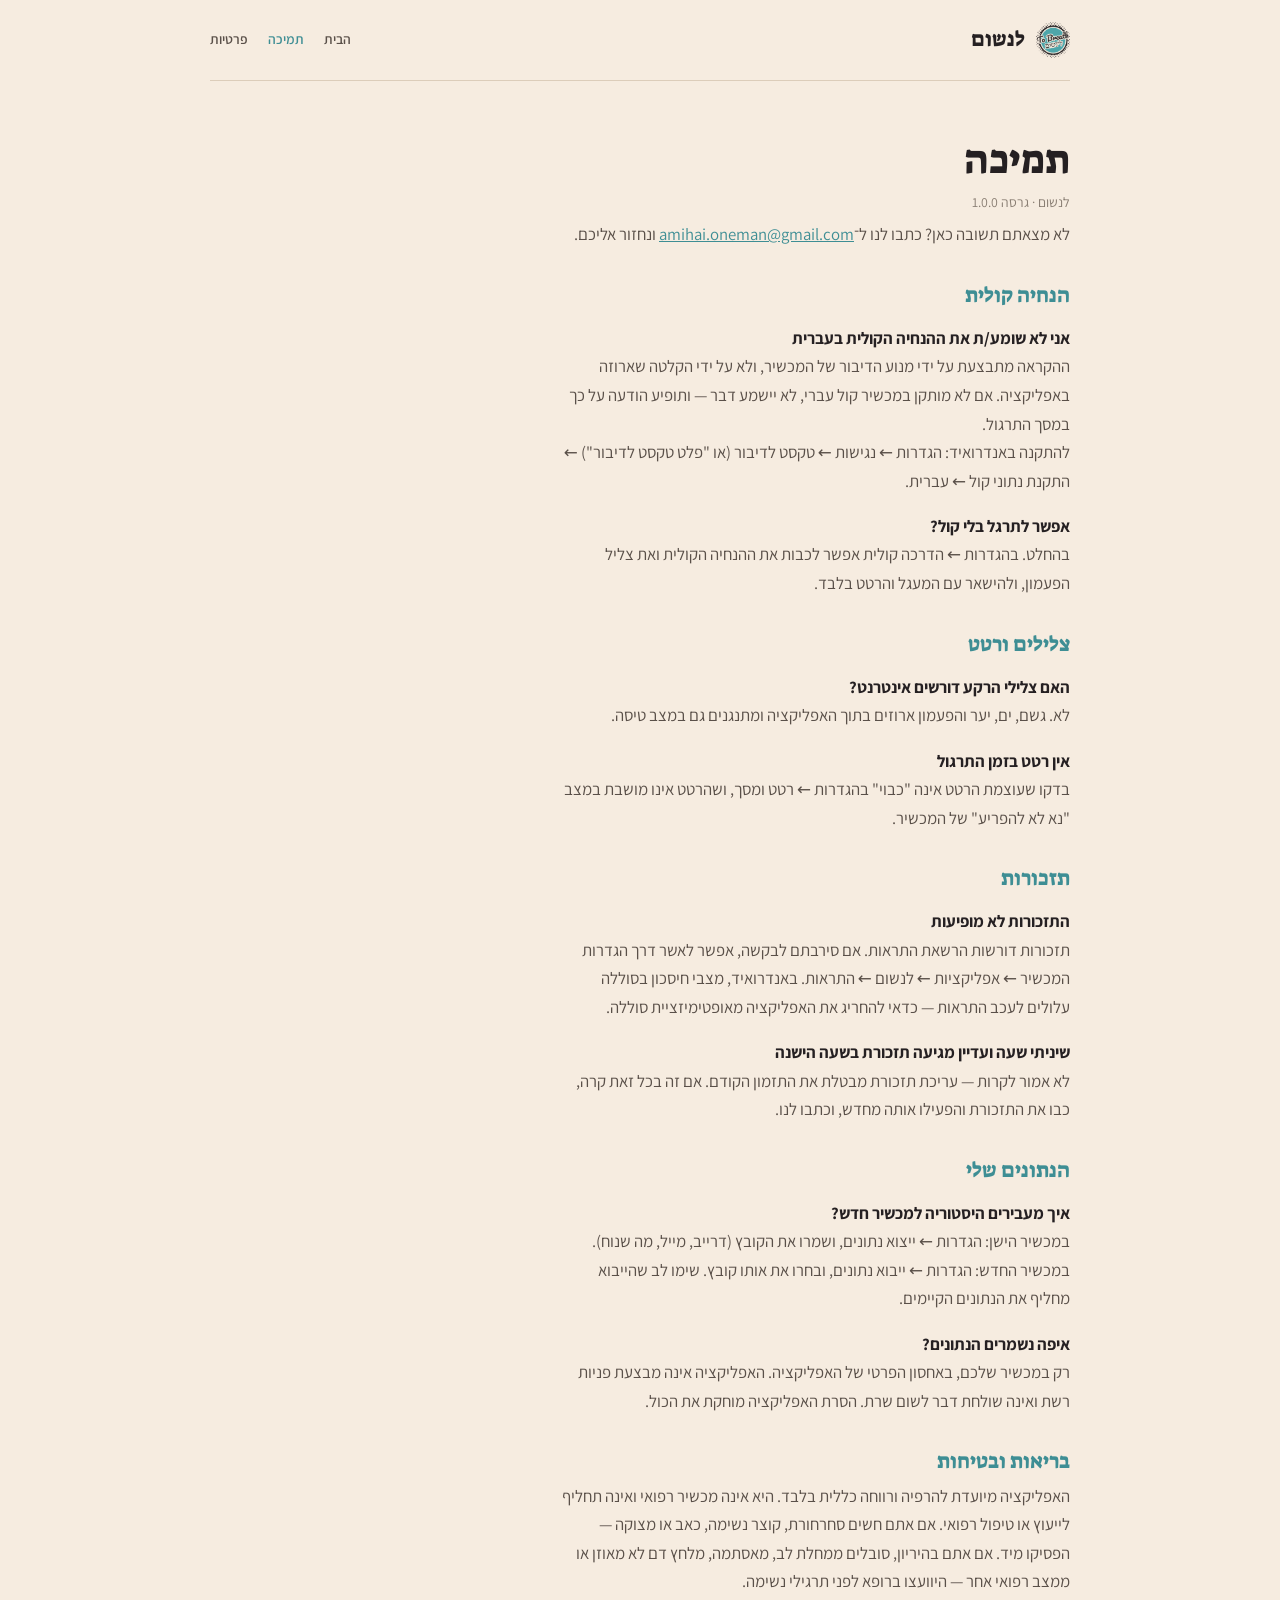
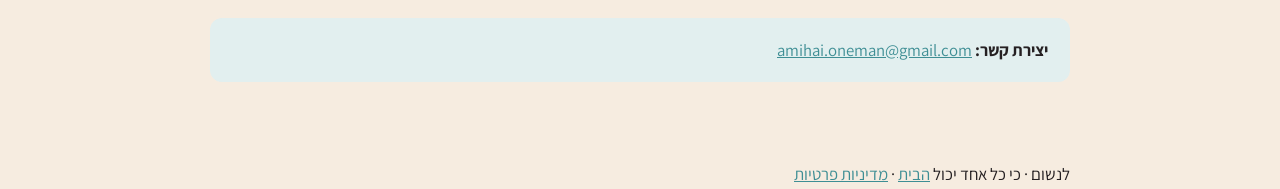
==== support.html @ 806dee77 "Website, docs and press kit for לנשום Public companion to the (private) app repository. Contains onl" ====
<!doctype html>
<html lang="he" dir="rtl">
<head>
<meta charset="utf-8">
<meta name="viewport" content="width=device-width, initial-scale=1">
<meta name="theme-color" content="#F6ECE0">
<link rel="icon" href="assets/logo.png">
<title>תמיכה · לנשום</title>
<link rel="preconnect" href="https://fonts.googleapis.com">
<link rel="preconnect" href="https://fonts.gstatic.com" crossorigin>
<link rel="stylesheet" href="https://fonts.googleapis.com/css2?family=Suez+One&family=Assistant:wght@300;400;600;700&family=Heebo:wght@400;500;700&display=swap">
<link rel="stylesheet" href="assets/site.css">
<meta name="description" content="תמיכה ושאלות נפוצות על אפליקציית לנשום.">
</head>
<body>
<div class="wrap">
<nav class="nav">
  <a class="brand" href="index.html"><img src="assets/logo.png" alt="">לנשום</a>
  <ul>
    <li><a href="index.html">הבית</a></li>
    <li><a href="support.html" aria-current="page">תמיכה</a></li>
    <li><a href="privacy-policy.html">פרטיות</a></li>
  </ul>
</nav>
<article class="prose">
  <h1>תמיכה</h1>
  <p class="updated">לנשום · גרסה 1.0.0</p>
  <p>לא מצאתם תשובה כאן? כתבו לנו ל־<a href="mailto:amihai.oneman@gmail.com">amihai.oneman@gmail.com</a> ונחזור אליכם.</p>

  <h2>הנחיה קולית</h2>
  <h3>אני לא שומע/ת את ההנחיה הקולית בעברית</h3>
  <p>ההקראה מתבצעת על ידי מנוע הדיבור של המכשיר, ולא על ידי הקלטה שארוזה באפליקציה. אם לא מותקן במכשיר קול עברי, לא יישמע דבר — ותופיע הודעה על כך במסך התרגול.</p>
  <p>להתקנה באנדרואיד: הגדרות ← נגישות ← טקסט לדיבור (או "פלט טקסט לדיבור") ← התקנת נתוני קול ← עברית.</p>

  <h3>אפשר לתרגל בלי קול?</h3>
  <p>בהחלט. בהגדרות ← הדרכה קולית אפשר לכבות את ההנחיה הקולית ואת צליל הפעמון, ולהישאר עם המעגל והרטט בלבד.</p>

  <h2>צלילים ורטט</h2>
  <h3>האם צלילי הרקע דורשים אינטרנט?</h3>
  <p>לא. גשם, ים, יער והפעמון ארוזים בתוך האפליקציה ומתנגנים גם במצב טיסה.</p>

  <h3>אין רטט בזמן התרגול</h3>
  <p>בדקו שעוצמת הרטט אינה "כבוי" בהגדרות ← רטט ומסך, ושהרטט אינו מושבת במצב "נא לא להפריע" של המכשיר.</p>

  <h2>תזכורות</h2>
  <h3>התזכורות לא מופיעות</h3>
  <p>תזכורות דורשות הרשאת התראות. אם סירבתם לבקשה, אפשר לאשר דרך הגדרות המכשיר ← אפליקציות ← לנשום ← התראות. באנדרואיד, מצבי חיסכון בסוללה עלולים לעכב התראות — כדאי להחריג את האפליקציה מאופטימיזציית סוללה.</p>

  <h3>שיניתי שעה ועדיין מגיעה תזכורת בשעה הישנה</h3>
  <p>לא אמור לקרות — עריכת תזכורת מבטלת את התזמון הקודם. אם זה בכל זאת קרה, כבו את התזכורת והפעילו אותה מחדש, וכתבו לנו.</p>

  <h2>הנתונים שלי</h2>
  <h3>איך מעבירים היסטוריה למכשיר חדש?</h3>
  <p>במכשיר הישן: הגדרות ← ייצוא נתונים, ושמרו את הקובץ (דרייב, מייל, מה שנוח). במכשיר החדש: הגדרות ← ייבוא נתונים, ובחרו את אותו קובץ. שימו לב שהייבוא מחליף את הנתונים הקיימים.</p>

  <h3>איפה נשמרים הנתונים?</h3>
  <p>רק במכשיר שלכם, באחסון הפרטי של האפליקציה. האפליקציה אינה מבצעת פניות רשת ואינה שולחת דבר לשום שרת. הסרת האפליקציה מוחקת את הכול.</p>

  <h2>בריאות ובטיחות</h2>
  <p>האפליקציה מיועדת להרפיה ורווחה כללית בלבד. היא אינה מכשיר רפואי ואינה תחליף לייעוץ או טיפול רפואי. אם אתם חשים סחרחורת, קוצר נשימה, כאב או מצוקה — הפסיקו מיד. אם אתם בהיריון, סובלים ממחלת לב, מאסתמה, מלחץ דם לא מאוזן או ממצב רפואי אחר — היוועצו ברופא לפני תרגילי נשימה.</p>

  <div class="callout"><p><strong>יצירת קשר:</strong> <a href="mailto:amihai.oneman@gmail.com">amihai.oneman@gmail.com</a></p></div>
</article>
<footer>
  <span>לנשום · כי כל אחד יכול</span>
  <span><a href="index.html">הבית</a> · <a href="privacy-policy.html">מדיניות פרטיות</a></span>
</footer>
</div>
</body>
</html>
---- assets/site.css ----
/* ---- tokens: complete light palette on bare :root ------------------- */
  :root{
    --ground:#F6ECE0;          /* the badge's own cream field */
    --surface:#FFFAF3;
    --surface-2:#EFE3D4;
    --ink:#252022;             /* the badge's near-black */
    --ink-soft:#5A5049;
    --muted:#8A7F74;           /* neutral biased warm toward the cream */
    --rule:#DCCDBA;
    --teal:#3E8E94;            /* readable on cream */
    --teal-bright:#4EA6AA;     /* the badge's disc */
    --teal-wash:#E2EFEF;
    --shadow:rgba(37,32,34,.10);

    --f-display:"Suez One","Georgia",serif;
    --f-body:"Assistant","Segoe UI",system-ui,sans-serif;
    --f-num:"Heebo","Segoe UI",system-ui,sans-serif;

    --step--1:.86rem; --step-0:1.05rem; --step-1:1.32rem;
    --step-2:1.8rem;  --step-3:2.5rem;  --step-4:clamp(2.6rem,7vw,4.4rem);
    --measure:64ch;
  }
  @media (prefers-color-scheme:dark){
    :root:not([data-theme="light"]){
      --ground:#1A1715;        /* warm near-black, not a neutral grey */
      --surface:#221E1B;
      --surface-2:#2C2724;
      --ink:#F1E7DA;
      --ink-soft:#C9BCAE;
      --muted:#9A8D80;
      --rule:#3A332E;
      --teal:#6FC3C6;
      --teal-bright:#7ED0D2;
      --teal-wash:#20302F;
      --shadow:rgba(0,0,0,.45);
    }
  }
  :root[data-theme="dark"]{
    --ground:#1A1715; --surface:#221E1B; --surface-2:#2C2724;
    --ink:#F1E7DA; --ink-soft:#C9BCAE; --muted:#9A8D80; --rule:#3A332E;
    --teal:#6FC3C6; --teal-bright:#7ED0D2; --teal-wash:#20302F;
    --shadow:rgba(0,0,0,.45);
  }

  *,*::before,*::after{box-sizing:border-box}
  html{-webkit-text-size-adjust:100%}
  body{
    margin:0; background:var(--ground); color:var(--ink);
    font-family:var(--f-body); font-size:var(--step-0); line-height:1.7;
    direction:rtl; text-align:right;
    -webkit-font-smoothing:antialiased;
  }
  .wrap{max-width:940px; margin-inline:auto; padding-inline:clamp(18px,5vw,40px)}
  h1,h2,h3{font-family:var(--f-display); font-weight:400; line-height:1.15; text-wrap:balance; margin:0}
  p{margin:0; max-width:var(--measure)}
  a{color:var(--teal)}
  a:focus-visible,button:focus-visible{outline:2.5px solid var(--teal-bright); outline-offset:3px; border-radius:6px}

  .eyebrow{
    font-family:var(--f-body); font-size:var(--step--1); font-weight:700;
    letter-spacing:.14em; color:var(--muted); margin:0 0 14px;
  }


  /* ---- shared chrome: nav + prose, used by every page ---------------- */
  .nav{display:flex; align-items:center; justify-content:space-between; gap:16px;
       padding-block:22px; border-bottom:1px solid var(--rule); flex-wrap:wrap}
  .nav a{text-decoration:none}
  .nav .brand{display:flex; align-items:center; gap:11px; color:var(--ink); font-family:var(--f-display); font-size:var(--step-1)}
  .nav .brand img{width:34px; height:auto}
  .nav ul{list-style:none; display:flex; gap:20px; margin:0; padding:0; font-size:var(--step--1); font-weight:600}
  .nav ul a{color:var(--ink-soft)}
  .nav ul a:hover,.nav ul a[aria-current="page"]{color:var(--teal)}

  .prose{padding-block:clamp(34px,6vw,56px)}
  .prose h1{font-size:var(--step-3); margin-bottom:8px}
  .prose h2{font-size:var(--step-1); color:var(--teal); margin:34px 0 8px}
  .prose h3{font-size:var(--step-0); font-weight:700; font-family:var(--f-body); margin:22px 0 4px}
  .prose p,.prose li{color:var(--ink-soft)}
  .prose ul{padding-inline-start:20px; margin:8px 0}
  .prose li{margin:5px 0}
  .prose .updated{color:var(--muted); font-size:var(--step--1); margin-bottom:6px}
  .callout{background:var(--teal-wash); border-radius:12px; padding:18px 22px; margin:22px 0}
  .callout p{color:var(--ink)}
  .en{direction:ltr; text-align:left}
  .en h2{margin-top:10px}
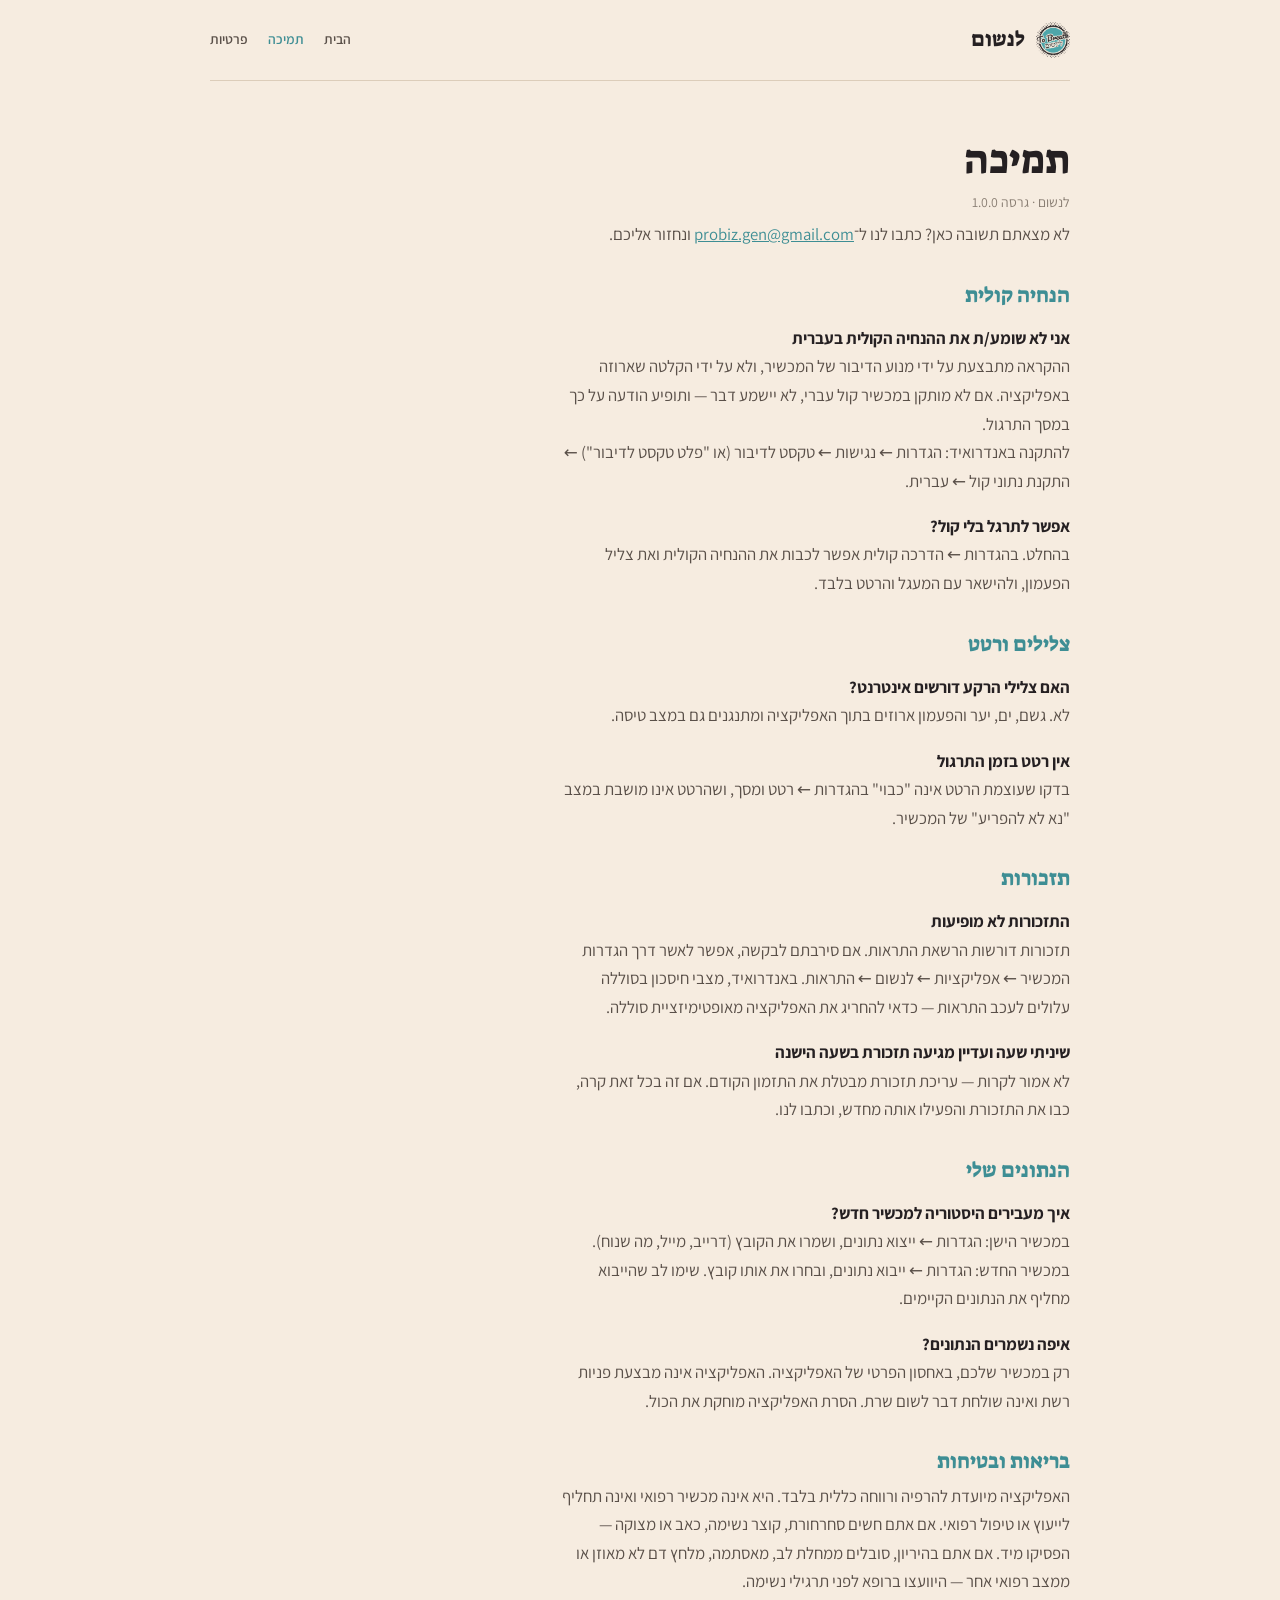
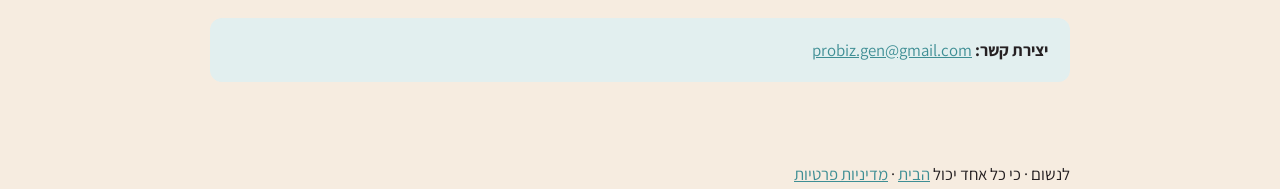
==== commit e1843223: "Use probiz.gen@gmail.com as the contact address The privacy policy and support page still carried th" ====
--- a/support.html
+++ b/support.html
@@ -25,7 +25,7 @@
 <article class="prose">
   <h1>תמיכה</h1>
   <p class="updated">לנשום · גרסה 1.0.0</p>
-  <p>לא מצאתם תשובה כאן? כתבו לנו ל־<a href="mailto:amihai.oneman@gmail.com">amihai.oneman@gmail.com</a> ונחזור אליכם.</p>
+  <p>לא מצאתם תשובה כאן? כתבו לנו ל־<a href="mailto:probiz.gen@gmail.com">probiz.gen@gmail.com</a> ונחזור אליכם.</p>
 
   <h2>הנחיה קולית</h2>
   <h3>אני לא שומע/ת את ההנחיה הקולית בעברית</h3>
@@ -59,7 +59,7 @@
   <h2>בריאות ובטיחות</h2>
   <p>האפליקציה מיועדת להרפיה ורווחה כללית בלבד. היא אינה מכשיר רפואי ואינה תחליף לייעוץ או טיפול רפואי. אם אתם חשים סחרחורת, קוצר נשימה, כאב או מצוקה — הפסיקו מיד. אם אתם בהיריון, סובלים ממחלת לב, מאסתמה, מלחץ דם לא מאוזן או ממצב רפואי אחר — היוועצו ברופא לפני תרגילי נשימה.</p>
 
-  <div class="callout"><p><strong>יצירת קשר:</strong> <a href="mailto:amihai.oneman@gmail.com">amihai.oneman@gmail.com</a></p></div>
+  <div class="callout"><p><strong>יצירת קשר:</strong> <a href="mailto:probiz.gen@gmail.com">probiz.gen@gmail.com</a></p></div>
 </article>
 <footer>
   <span>לנשום · כי כל אחד יכול</span>
